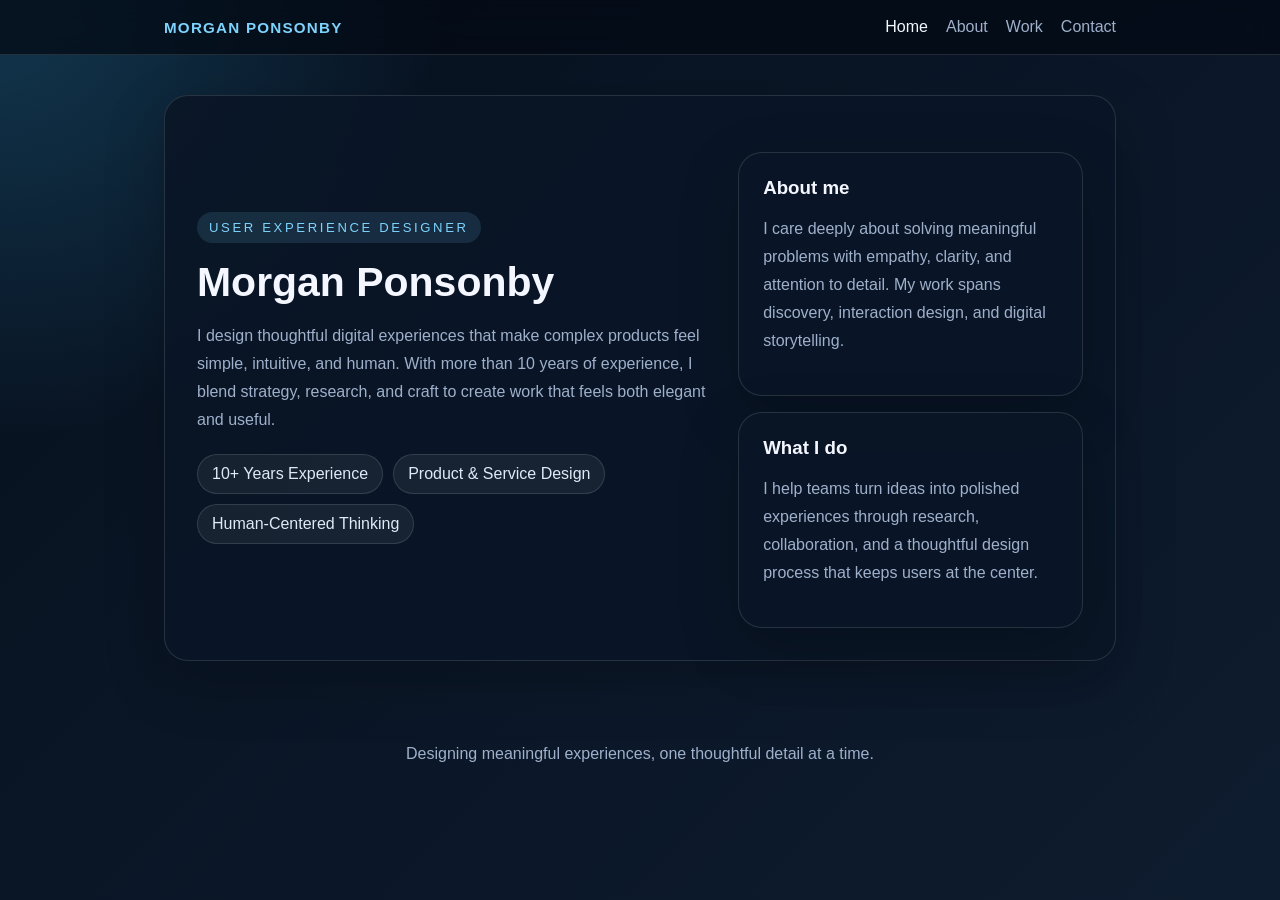
==== index.html @ f0a97c46 "first commit" ====
<!DOCTYPE html>
<html lang="en">
  <head>
    <meta charset="UTF-8" />
    <meta name="viewport" content="width=device-width, initial-scale=1.0" />
    <title>Morgan Ponsonby | UX Designer</title>
    <meta
      name="description"
      content="Morgan Ponsonby is a UX designer with over 10 years of experience crafting thoughtful digital experiences."
    />
    <link rel="stylesheet" href="styles.css" />
  </head>
  <body>
    <header>
      <nav>
        <a class="brand" href="index.html">Morgan Ponsonby</a>
        <div class="nav-links">
          <a class="active" href="index.html">Home</a>
          <a href="pages/about.html">About</a>
          <a href="pages/work.html">Work</a>
          <a href="pages/contact.html">Contact</a>
        </div>
      </nav>
    </header>

    <main>
      <section class="hero">
        <div>
          <div class="eyebrow">User Experience Designer</div>
          <h1>Morgan Ponsonby</h1>
          <p>
            I design thoughtful digital experiences that make complex products feel simple, intuitive,
            and human. With more than 10 years of experience, I blend strategy, research, and craft
            to create work that feels both elegant and useful.
          </p>
          <div class="highlights">
            <span class="pill">10+ Years Experience</span>
            <span class="pill">Product & Service Design</span>
            <span class="pill">Human-Centered Thinking</span>
          </div>
        </div>

        <div class="info-grid">
          <article class="card">
            <h3>About me</h3>
            <p>
              I care deeply about solving meaningful problems with empathy, clarity, and attention to
              detail. My work spans discovery, interaction design, and digital storytelling.
            </p>
          </article>
          <article class="card">
            <h3>What I do</h3>
            <p>
              I help teams turn ideas into polished experiences through research, collaboration, and a
              thoughtful design process that keeps users at the center.
            </p>
          </article>
        </div>
      </section>
    </main>

    <footer>Designing meaningful experiences, one thoughtful detail at a time.</footer>
  </body>
</html>
---- styles.css ----
:root {
  color-scheme: dark;
  --bg: #07111f;
  --panel: rgba(10, 22, 39, 0.92);
  --text: #f4f7ff;
  --muted: #9fb0cb;
  --accent: #7dd3fc;
  --accent-strong: #38bdf8;
  --border: rgba(255, 255, 255, 0.12);
}

* {
  box-sizing: border-box;
}

body {
  margin: 0;
  font-family: Inter, "Segoe UI", Roboto, Arial, sans-serif;
  color: var(--text);
  background: radial-gradient(circle at top left, rgba(56, 189, 248, 0.22), transparent 28%), linear-gradient(135deg, #07111f 0%, #0e1c2f 100%);
  min-height: 100vh;
}

a {
  color: var(--accent);
  text-decoration: none;
}

header {
  background: rgba(3, 10, 20, 0.75);
  border-bottom: 1px solid var(--border);
  backdrop-filter: blur(10px);
}

nav {
  max-width: 1000px;
  margin: 0 auto;
  padding: 18px 24px;
  display: flex;
  justify-content: space-between;
  align-items: center;
}

.brand {
  font-weight: 700;
  letter-spacing: 0.08em;
  text-transform: uppercase;
  font-size: 0.95rem;
}

.nav-links {
  display: flex;
  gap: 18px;
  flex-wrap: wrap;
}

.nav-links a {
  color: var(--muted);
  transition: color 0.2s ease;
}

.nav-links a:hover,
.nav-links a.active {
  color: var(--text);
}

main {
  max-width: 1000px;
  margin: 0 auto;
  padding: 40px 24px 64px;
}

.hero,
.card {
  background: var(--panel);
  border: 1px solid var(--border);
  border-radius: 24px;
  box-shadow: 0 20px 60px rgba(0, 0, 0, 0.22);
}

.hero {
  display: grid;
  grid-template-columns: 1.2fr 0.8fr;
  gap: 24px;
  padding: 32px;
  align-items: center;
}

.eyebrow {
  display: inline-block;
  padding: 8px 12px;
  border-radius: 999px;
  background: rgba(125, 211, 252, 0.12);
  color: var(--accent);
  font-size: 0.82rem;
  text-transform: uppercase;
  letter-spacing: 0.2em;
  margin-bottom: 16px;
}

h1, h2 {
  margin: 0 0 12px;
}

h1 {
  font-size: clamp(2rem, 3.2vw, 3rem);
}

p {
  line-height: 1.75;
  color: var(--muted);
}

.highlights {
  display: flex;
  flex-wrap: wrap;
  gap: 10px;
  margin-top: 20px;
}

.pill {
  padding: 10px 14px;
  border-radius: 999px;
  background: rgba(255, 255, 255, 0.06);
  border: 1px solid var(--border);
  color: #dfe9f8;
}

.info-grid {
  display: grid;
  gap: 16px;
  margin-top: 24px;
}

.card {
  padding: 24px;
}

.card h3 {
  margin-top: 0;
  margin-bottom: 8px;
}

.grid-2 {
  display: grid;
  grid-template-columns: repeat(2, minmax(0, 1fr));
  gap: 20px;
  margin-top: 24px;
}

ul {
  padding-left: 18px;
  color: var(--muted);
  line-height: 1.7;
}

footer {
  text-align: center;
  padding: 20px 24px 40px;
  color: var(--muted);
}

@media (max-width: 760px) {
  .hero,
  .grid-2 {
    grid-template-columns: 1fr;
  }

  nav {
    flex-direction: column;
    gap: 12px;
  }
}
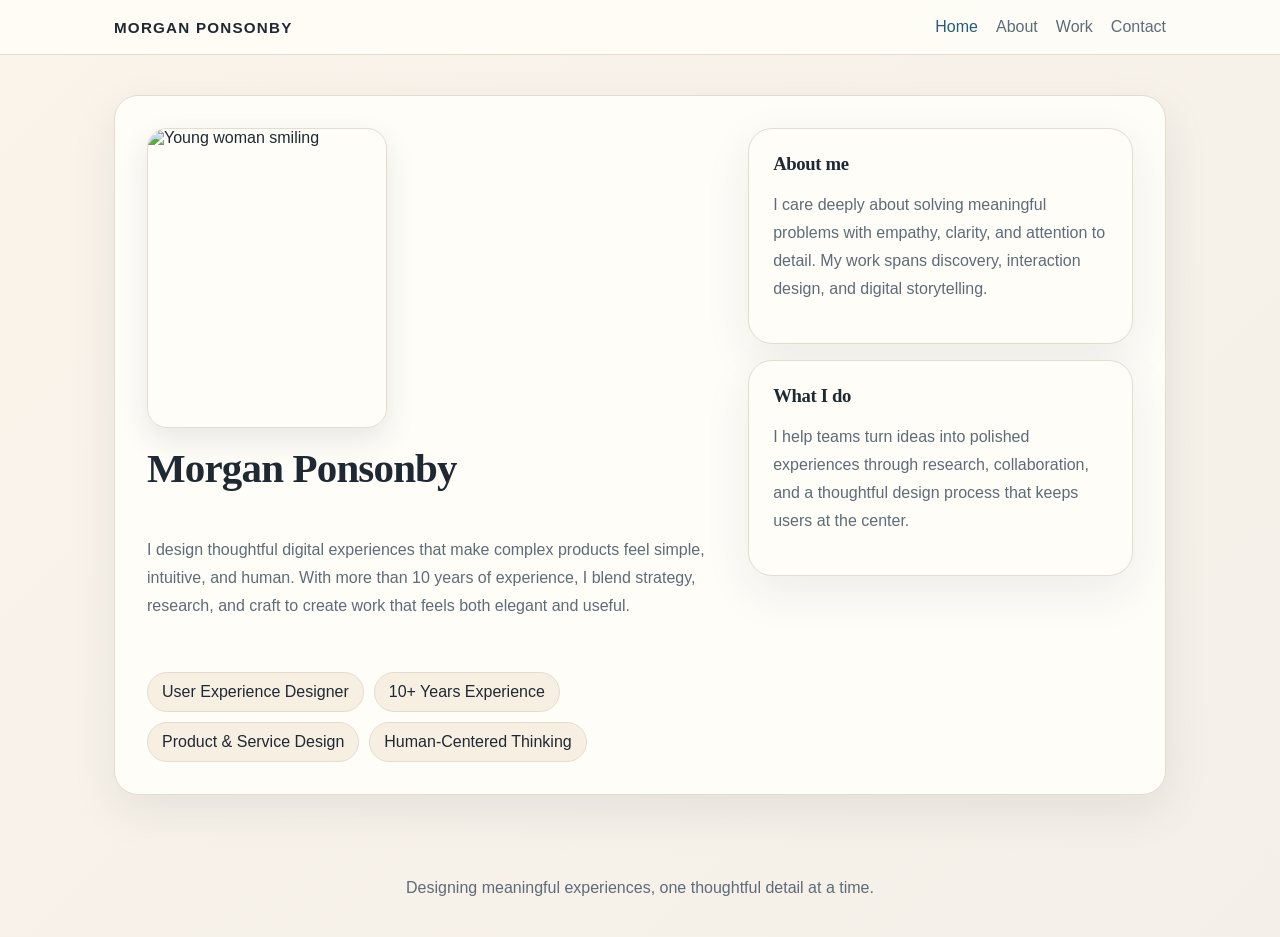
==== commit 6b0312cd: "Enhance homepage layout with profile image and updated highlights; improve contact links for accessi" ====
--- a/index.html
+++ b/index.html
@@ -25,8 +25,13 @@
 
     <main>
       <section class="hero">
-        <div>
-          <div class="eyebrow">User Experience Designer</div>
+        <div class="intro-column">
+          <div class="portrait-frame">
+            <img
+              src="https://images.unsplash.com/photo-1494790108377-be9c29b29330?auto=format&fit=crop&w=900&q=80"
+              alt="Young woman smiling"
+            />
+          </div>
           <h1>Morgan Ponsonby</h1>
           <p>
             I design thoughtful digital experiences that make complex products feel simple, intuitive,
@@ -34,6 +39,7 @@
             to create work that feels both elegant and useful.
           </p>
           <div class="highlights">
+            <span class="pill">User Experience Designer</span>
             <span class="pill">10+ Years Experience</span>
             <span class="pill">Product & Service Design</span>
             <span class="pill">Human-Centered Thinking</span>
--- a/styles.css
+++ b/styles.css
@@ -1,12 +1,12 @@
 :root {
-  color-scheme: dark;
-  --bg: #07111f;
-  --panel: rgba(10, 22, 39, 0.92);
-  --text: #f4f7ff;
-  --muted: #9fb0cb;
-  --accent: #7dd3fc;
-  --accent-strong: #38bdf8;
-  --border: rgba(255, 255, 255, 0.12);
+  color-scheme: light;
+  --bg: #f7f2ea;
+  --panel: #fffdf8;
+  --text: #1f2933;
+  --muted: #5e6b78;
+  --accent: #235d7a;
+  --accent-soft: #e8f2f6;
+  --border: #e5dccf;
 }
 
 * {
@@ -15,9 +15,9 @@
 
 body {
   margin: 0;
-  font-family: Inter, "Segoe UI", Roboto, Arial, sans-serif;
+  font-family: "Inter", "Segoe UI", Roboto, Arial, sans-serif;
   color: var(--text);
-  background: radial-gradient(circle at top left, rgba(56, 189, 248, 0.22), transparent 28%), linear-gradient(135deg, #07111f 0%, #0e1c2f 100%);
+  background: linear-gradient(135deg, #faf4eb 0%, #f4efe8 100%);
   min-height: 100vh;
 }
 
@@ -27,13 +27,13 @@
 }
 
 header {
-  background: rgba(3, 10, 20, 0.75);
+  background: rgba(255, 253, 248, 0.88);
   border-bottom: 1px solid var(--border);
   backdrop-filter: blur(10px);
 }
 
 nav {
-  max-width: 1000px;
+  max-width: 1100px;
   margin: 0 auto;
   padding: 18px 24px;
   display: flex;
@@ -46,6 +46,7 @@
   letter-spacing: 0.08em;
   text-transform: uppercase;
   font-size: 0.95rem;
+  color: var(--text);
 }
 
 .nav-links {
@@ -61,21 +62,22 @@
 
 .nav-links a:hover,
 .nav-links a.active {
-  color: var(--text);
+  color: var(--accent);
 }
 
 main {
-  max-width: 1000px;
+  max-width: 1100px;
   margin: 0 auto;
   padding: 40px 24px 64px;
 }
 
 .hero,
-.card {
+.card,
+.work-item {
   background: var(--panel);
   border: 1px solid var(--border);
   border-radius: 24px;
-  box-shadow: 0 20px 60px rgba(0, 0, 0, 0.22);
+  box-shadow: 0 16px 48px rgba(31, 41, 51, 0.08);
 }
 
 .hero {
@@ -83,14 +85,36 @@
   grid-template-columns: 1.2fr 0.8fr;
   gap: 24px;
   padding: 32px;
-  align-items: center;
+  align-items: start;
+}
+
+.intro-column {
+  display: flex;
+  flex-direction: column;
+  gap: 16px;
+}
+
+.portrait-frame {
+  width: min(240px, 100%);
+  border-radius: 20px;
+  overflow: hidden;
+  border: 1px solid var(--border);
+  box-shadow: 0 12px 30px rgba(31, 41, 51, 0.1);
+}
+
+.portrait-frame img {
+  display: block;
+  width: 100%;
+  height: auto;
+  aspect-ratio: 4 / 5;
+  object-fit: cover;
 }
 
 .eyebrow {
   display: inline-block;
   padding: 8px 12px;
   border-radius: 999px;
-  background: rgba(125, 211, 252, 0.12);
+  background: var(--accent-soft);
   color: var(--accent);
   font-size: 0.82rem;
   text-transform: uppercase;
@@ -98,12 +122,21 @@
   margin-bottom: 16px;
 }
 
-h1, h2 {
+h1,
+h2,
+h3 {
   margin: 0 0 12px;
+  font-family: "Georgia", "Times New Roman", serif;
+  font-weight: 700;
+  letter-spacing: -0.02em;
 }
 
 h1 {
-  font-size: clamp(2rem, 3.2vw, 3rem);
+  font-size: clamp(2.1rem, 3.2vw, 3.2rem);
+}
+
+h2 {
+  font-size: clamp(1.6rem, 2.2vw, 2rem);
 }
 
 p {
@@ -121,15 +154,15 @@
 .pill {
   padding: 10px 14px;
   border-radius: 999px;
-  background: rgba(255, 255, 255, 0.06);
-  border: 1px solid var(--border);
-  color: #dfe9f8;
+  background: #f8efe3;
+  border: 1px solid var(--border);
+  color: var(--text);
 }
 
 .info-grid {
   display: grid;
   gap: 16px;
-  margin-top: 24px;
+  margin-top: 0;
 }
 
 .card {
@@ -141,6 +174,22 @@
   margin-bottom: 8px;
 }
 
+.portrait {
+  width: 100%;
+  border-radius: 20px;
+  min-height: 260px;
+  background: linear-gradient(135deg, #d8e8ee 0%, #f7e8d5 100%);
+  border: 1px solid var(--border);
+  display: flex;
+  align-items: center;
+  justify-content: center;
+  color: var(--accent);
+  font-size: 1rem;
+  font-weight: 600;
+  text-transform: uppercase;
+  letter-spacing: 0.16em;
+}
+
 .grid-2 {
   display: grid;
   grid-template-columns: repeat(2, minmax(0, 1fr));
@@ -148,10 +197,39 @@
   margin-top: 24px;
 }
 
+.work-grid {
+  display: grid;
+  gap: 18px;
+  margin-top: 24px;
+}
+
+.work-item {
+  padding: 24px;
+}
+
+.work-item .meta {
+  color: var(--accent);
+  font-size: 0.9rem;
+  text-transform: uppercase;
+  letter-spacing: 0.16em;
+  margin-bottom: 8px;
+}
+
 ul {
   padding-left: 18px;
   color: var(--muted);
   line-height: 1.7;
+}
+
+.contact-list {
+  display: grid;
+  gap: 12px;
+  padding: 0;
+  list-style: none;
+}
+
+.contact-list a {
+  font-weight: 600;
 }
 
 footer {
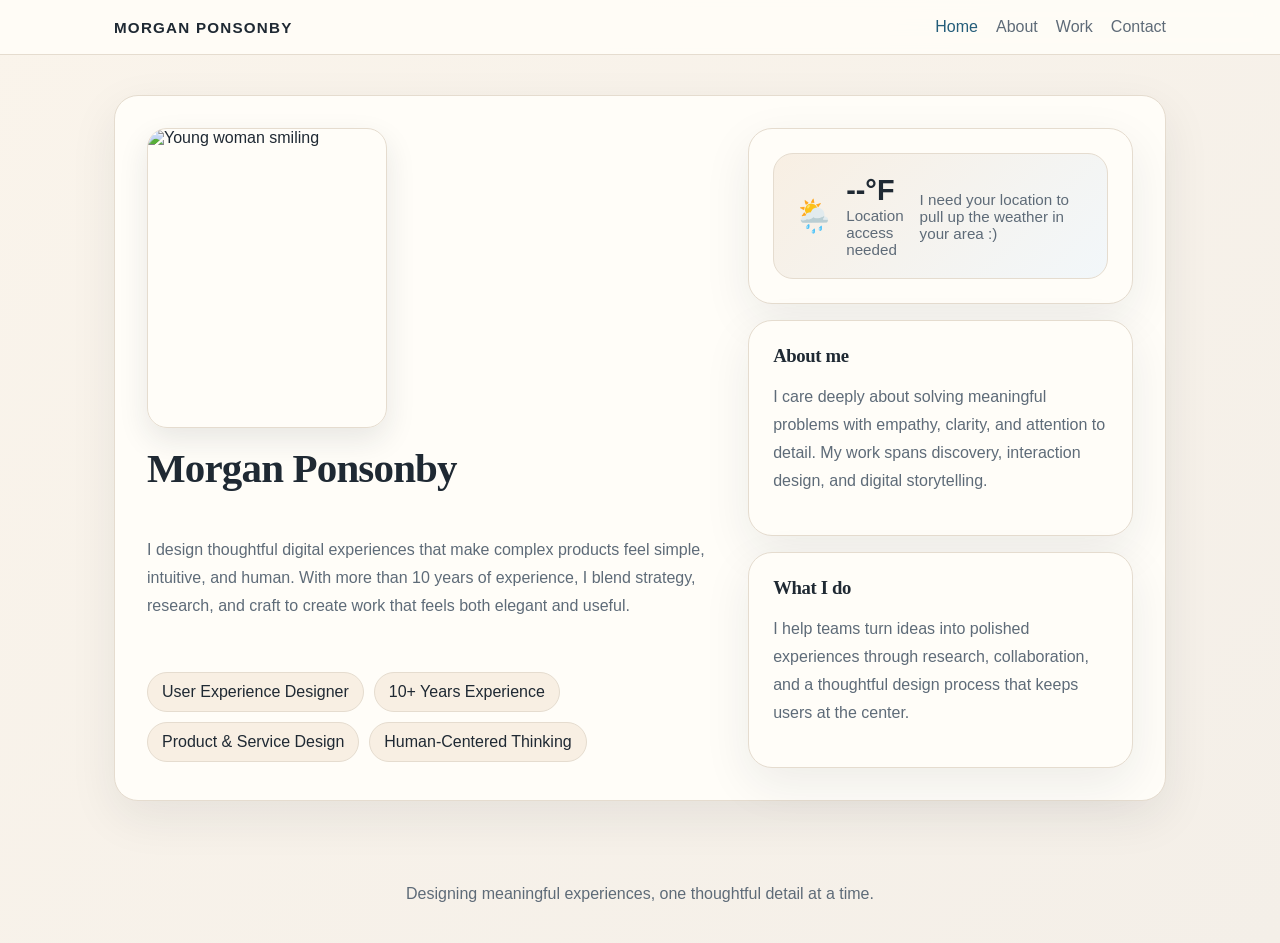
==== commit a0f49b76: "Add weather widget to homepage; implement geolocation and weather API integration" ====
--- a/index.html
+++ b/index.html
@@ -48,6 +48,18 @@
 
         <div class="info-grid">
           <article class="card">
+            <div id="weather-widget" class="weather-card">
+              <div class="weather-main">
+                <div id="weather-icon" class="weather-icon">☀️</div>
+                <div>
+                  <div id="weather-temp" class="weather-temp">--°F</div>
+                  <div id="weather-location" class="weather-meta">Locating your weather…</div>
+                </div>
+              </div>
+              <div id="weather-status" class="weather-meta">Checking conditions…</div>
+            </div>
+          </article>
+          <article class="card">
             <h3>About me</h3>
             <p>
               I care deeply about solving meaningful problems with empathy, clarity, and attention to
@@ -66,5 +78,67 @@
     </main>
 
     <footer>Designing meaningful experiences, one thoughtful detail at a time.</footer>
+
+    <script>
+      const weatherWidget = document.getElementById('weather-widget');
+      const weatherIcon = document.getElementById('weather-icon');
+      const weatherTemp = document.getElementById('weather-temp');
+      const weatherLocation = document.getElementById('weather-location');
+      const weatherStatus = document.getElementById('weather-status');
+
+      function getWeatherEmoji(code) {
+        if (code === 0) return '☀️';
+        if ([1, 2, 3].includes(code)) return '🌤️';
+        if ([45, 48].includes(code)) return '🌫️';
+        if ([51, 53, 55, 56, 57, 61, 63, 65, 66, 67, 80, 81, 82].includes(code)) return '🌧️';
+        if ([71, 73, 75, 77, 85, 86].includes(code)) return '❄️';
+        if ([95, 96, 99].includes(code)) return '⛈️';
+        return '☁️';
+      }
+
+      function updateWeather(errorMessage) {
+        weatherTemp.textContent = '--°F';
+        weatherLocation.textContent = errorMessage;
+        weatherStatus.textContent = 'Unable to load weather';
+        weatherIcon.textContent = '🌦️';
+      }
+
+      if (navigator.geolocation) {
+        navigator.geolocation.getCurrentPosition(
+          async (position) => {
+            try {
+              const lat = position.coords.latitude;
+              const lon = position.coords.longitude;
+              const response = await fetch(`https://api.open-meteo.com/v1/forecast?latitude=${lat}&longitude=${lon}&current=temperature_2m,weather_code&temperature_unit=fahrenheit&timezone=auto`);
+
+              if (!response.ok) {
+                throw new Error('Weather request failed');
+              }
+
+              const data = await response.json();
+              const current = data.current;
+              const temperature = Math.round(current.temperature_2m);
+              const condition = getWeatherEmoji(current.weather_code);
+              const locationText = data.timezone ? data.timezone.replace(/_/g, ' ') : 'Your location';
+
+              weatherIcon.textContent = condition;
+              weatherTemp.textContent = `${temperature}°F`;
+              weatherLocation.textContent = locationText;
+              weatherStatus.textContent = 'Current conditions';
+            } catch (error) {
+              updateWeather('Weather unavailable');
+            }
+          },
+          () => {
+            weatherIcon.textContent = '🌦️';
+            weatherTemp.textContent = '--°F';
+            weatherLocation.textContent = 'Location access needed';
+            weatherStatus.textContent = 'I need your location to pull up the weather in your area :)';
+          }
+        );
+      } else {
+        updateWeather('Geolocation not supported');
+      }
+    </script>
   </body>
 </html>
--- a/styles.css
+++ b/styles.css
@@ -174,6 +174,44 @@
   margin-bottom: 8px;
 }
 
+.weather-card {
+  display: flex;
+  justify-content: space-between;
+  align-items: center;
+  gap: 16px;
+  padding: 20px;
+  background: linear-gradient(135deg, #f8efe3 0%, #f2f7fa 100%);
+  border: 1px solid var(--border);
+  border-radius: 20px;
+}
+
+.weather-main {
+  display: flex;
+  align-items: center;
+  gap: 12px;
+}
+
+.weather-icon {
+  font-size: 2rem;
+}
+
+.weather-temp {
+  font-size: 1.8rem;
+  font-weight: 700;
+  color: var(--text);
+}
+
+.weather-meta {
+  color: var(--muted);
+  font-size: 0.95rem;
+}
+
+.weather-loading,
+.weather-error {
+  font-size: 0.95rem;
+  color: var(--muted);
+}
+
 .portrait {
   width: 100%;
   border-radius: 20px;
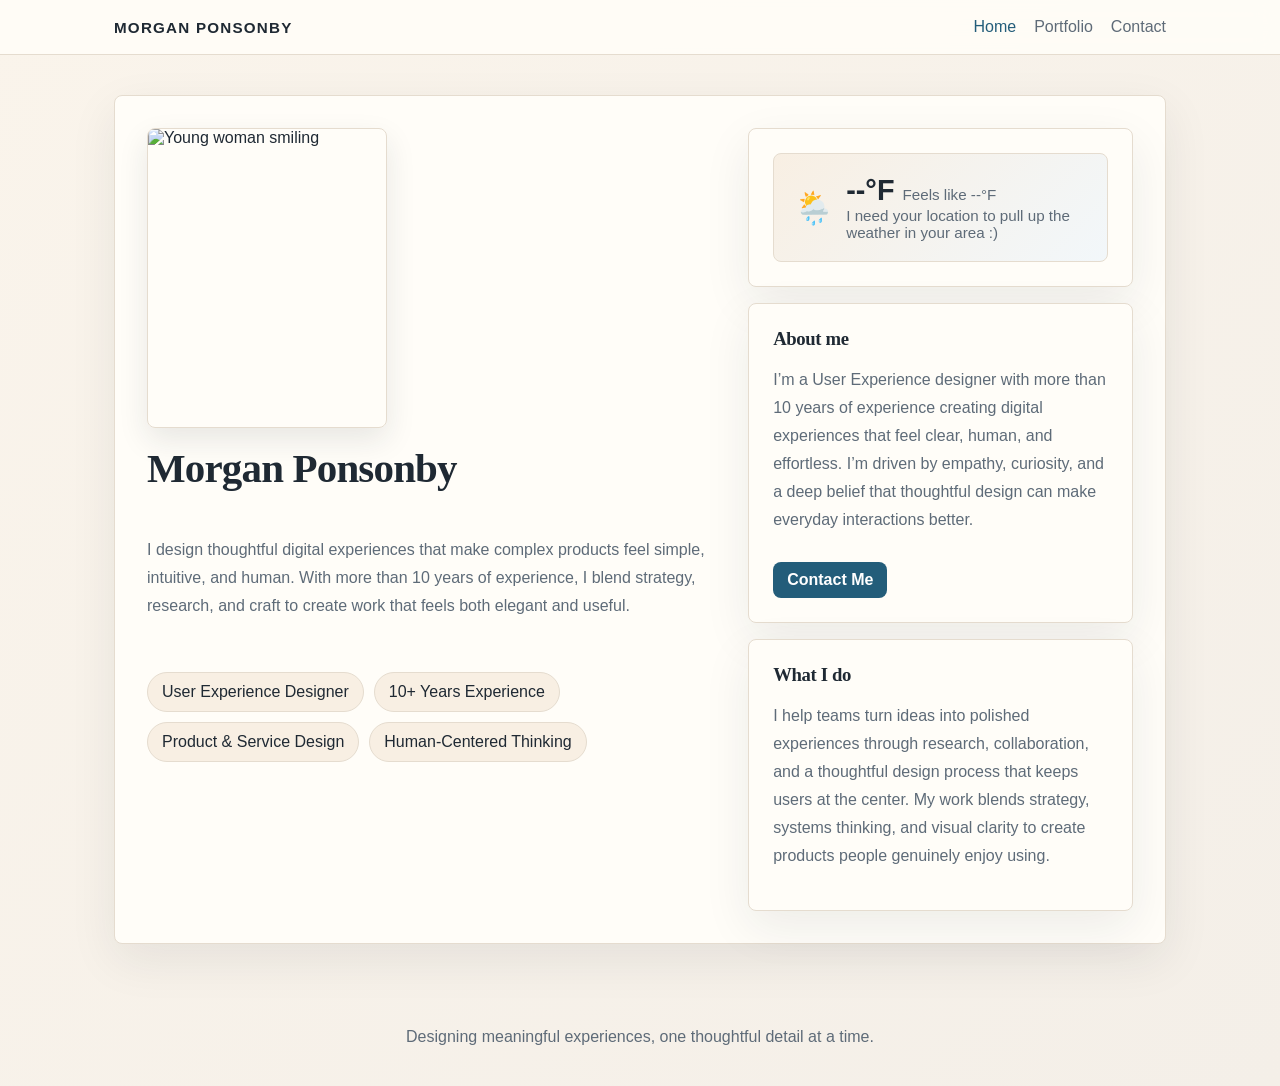
==== commit c9b8132a: "Refactor navigation links for consistency; update 'About' and 'Work' to 'Portfolio'; enhance weather" ====
--- a/index.html
+++ b/index.html
@@ -16,8 +16,7 @@
         <a class="brand" href="index.html">Morgan Ponsonby</a>
         <div class="nav-links">
           <a class="active" href="index.html">Home</a>
-          <a href="pages/about.html">About</a>
-          <a href="pages/work.html">Work</a>
+          <a href="pages/work.html">Portfolio</a>
           <a href="pages/contact.html">Contact</a>
         </div>
       </nav>
@@ -52,25 +51,30 @@
               <div class="weather-main">
                 <div id="weather-icon" class="weather-icon">☀️</div>
                 <div>
-                  <div id="weather-temp" class="weather-temp">--°F</div>
+                  <div class="weather-temp-row">
+                    <div id="weather-temp" class="weather-temp">--°F</div>
+                    <div id="weather-feels" class="weather-feels">Feels like --°F</div>
+                  </div>
                   <div id="weather-location" class="weather-meta">Locating your weather…</div>
                 </div>
               </div>
-              <div id="weather-status" class="weather-meta">Checking conditions…</div>
             </div>
           </article>
           <article class="card">
             <h3>About me</h3>
             <p>
-              I care deeply about solving meaningful problems with empathy, clarity, and attention to
-              detail. My work spans discovery, interaction design, and digital storytelling.
+              I’m a User Experience designer with more than 10 years of experience creating digital
+              experiences that feel clear, human, and effortless. I’m driven by empathy, curiosity,
+              and a deep belief that thoughtful design can make everyday interactions better.
             </p>
+            <a class="cta-link" href="mailto:hello@morganponsonby.com">Contact Me</a>
           </article>
           <article class="card">
             <h3>What I do</h3>
             <p>
               I help teams turn ideas into polished experiences through research, collaboration, and a
-              thoughtful design process that keeps users at the center.
+              thoughtful design process that keeps users at the center. My work blends strategy,
+              systems thinking, and visual clarity to create products people genuinely enjoy using.
             </p>
           </article>
         </div>
@@ -83,8 +87,8 @@
       const weatherWidget = document.getElementById('weather-widget');
       const weatherIcon = document.getElementById('weather-icon');
       const weatherTemp = document.getElementById('weather-temp');
+      const weatherFeels = document.getElementById('weather-feels');
       const weatherLocation = document.getElementById('weather-location');
-      const weatherStatus = document.getElementById('weather-status');
 
       function getWeatherEmoji(code) {
         if (code === 0) return '☀️';
@@ -98,8 +102,8 @@
 
       function updateWeather(errorMessage) {
         weatherTemp.textContent = '--°F';
+        weatherFeels.textContent = 'Feels like --°F';
         weatherLocation.textContent = errorMessage;
-        weatherStatus.textContent = 'Unable to load weather';
         weatherIcon.textContent = '🌦️';
       }
 
@@ -109,7 +113,7 @@
             try {
               const lat = position.coords.latitude;
               const lon = position.coords.longitude;
-              const response = await fetch(`https://api.open-meteo.com/v1/forecast?latitude=${lat}&longitude=${lon}&current=temperature_2m,weather_code&temperature_unit=fahrenheit&timezone=auto`);
+              const response = await fetch(`https://api.open-meteo.com/v1/forecast?latitude=${lat}&longitude=${lon}&current=temperature_2m,apparent_temperature,weather_code&temperature_unit=fahrenheit&timezone=auto`);
 
               if (!response.ok) {
                 throw new Error('Weather request failed');
@@ -118,13 +122,14 @@
               const data = await response.json();
               const current = data.current;
               const temperature = Math.round(current.temperature_2m);
+              const feelsLike = Math.round(current.apparent_temperature);
               const condition = getWeatherEmoji(current.weather_code);
               const locationText = data.timezone ? data.timezone.replace(/_/g, ' ') : 'Your location';
 
               weatherIcon.textContent = condition;
               weatherTemp.textContent = `${temperature}°F`;
+              weatherFeels.textContent = `Feels like ${feelsLike}°F`;
               weatherLocation.textContent = locationText;
-              weatherStatus.textContent = 'Current conditions';
             } catch (error) {
               updateWeather('Weather unavailable');
             }
@@ -132,8 +137,8 @@
           () => {
             weatherIcon.textContent = '🌦️';
             weatherTemp.textContent = '--°F';
-            weatherLocation.textContent = 'Location access needed';
-            weatherStatus.textContent = 'I need your location to pull up the weather in your area :)';
+            weatherFeels.textContent = 'Feels like --°F';
+            weatherLocation.textContent = 'I need your location to pull up the weather in your area :)';
           }
         );
       } else {
--- a/styles.css
+++ b/styles.css
@@ -76,7 +76,7 @@
 .work-item {
   background: var(--panel);
   border: 1px solid var(--border);
-  border-radius: 24px;
+  border-radius: 8px;
   box-shadow: 0 16px 48px rgba(31, 41, 51, 0.08);
 }
 
@@ -96,7 +96,7 @@
 
 .portrait-frame {
   width: min(240px, 100%);
-  border-radius: 20px;
+  border-radius: 8px;
   overflow: hidden;
   border: 1px solid var(--border);
   box-shadow: 0 12px 30px rgba(31, 41, 51, 0.1);
@@ -182,7 +182,7 @@
   padding: 20px;
   background: linear-gradient(135deg, #f8efe3 0%, #f2f7fa 100%);
   border: 1px solid var(--border);
-  border-radius: 20px;
+  border-radius: 8px;
 }
 
 .weather-main {
@@ -201,6 +201,18 @@
   color: var(--text);
 }
 
+.weather-temp-row {
+  display: flex;
+  align-items: baseline;
+  gap: 8px;
+  flex-wrap: wrap;
+}
+
+.weather-feels {
+  font-size: 0.95rem;
+  color: var(--muted);
+}
+
 .weather-meta {
   color: var(--muted);
   font-size: 0.95rem;
@@ -214,7 +226,7 @@
 
 .portrait {
   width: 100%;
-  border-radius: 20px;
+  border-radius: 8px;
   min-height: 260px;
   background: linear-gradient(135deg, #d8e8ee 0%, #f7e8d5 100%);
   border: 1px solid var(--border);
@@ -243,6 +255,16 @@
 
 .work-item {
   padding: 24px;
+}
+
+.cta-link {
+  display: inline-block;
+  margin-top: 12px;
+  padding: 9px 14px;
+  background: var(--accent);
+  color: #fff;
+  border-radius: 8px;
+  font-weight: 600;
 }
 
 .work-item .meta {
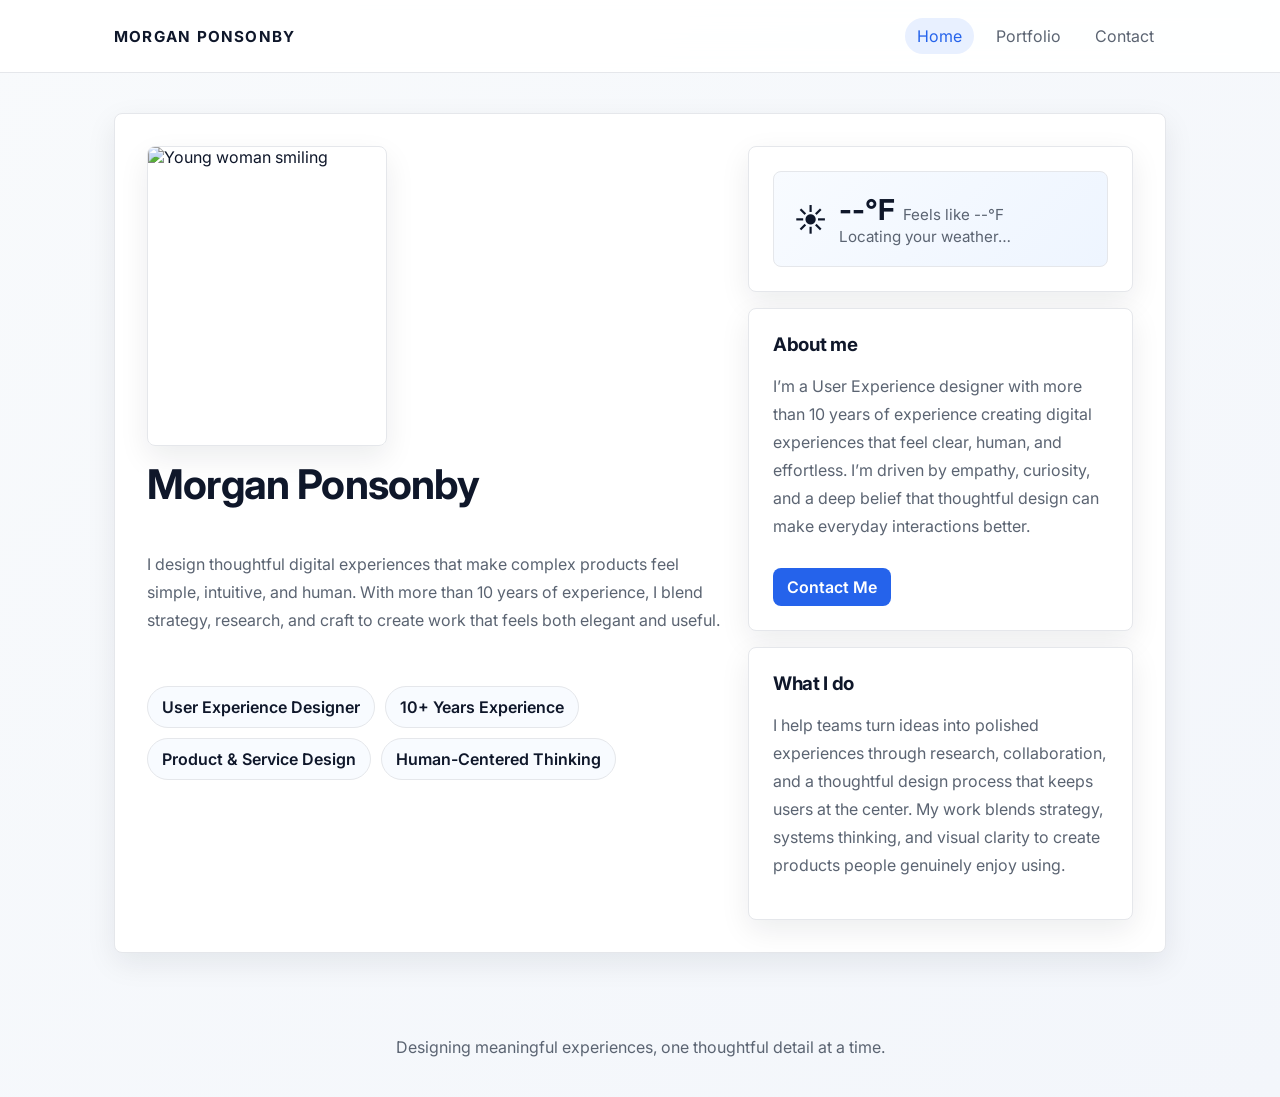
==== commit 50d01285: "Refactor weather widget geolocation handling; improve error messages and enhance CSS styles for bett" ====
--- a/index.html
+++ b/index.html
@@ -8,6 +8,9 @@
       name="description"
       content="Morgan Ponsonby is a UX designer with over 10 years of experience crafting thoughtful digital experiences."
     />
+    <link rel="preconnect" href="https://fonts.googleapis.com" />
+    <link rel="preconnect" href="https://fonts.gstatic.com" crossorigin />
+    <link href="https://fonts.googleapis.com/css2?family=Inter:wght@400;500;600;700;800&display=swap" rel="stylesheet" />
     <link rel="stylesheet" href="styles.css" />
   </head>
   <body>
@@ -83,67 +86,6 @@
 
     <footer>Designing meaningful experiences, one thoughtful detail at a time.</footer>
 
-    <script>
-      const weatherWidget = document.getElementById('weather-widget');
-      const weatherIcon = document.getElementById('weather-icon');
-      const weatherTemp = document.getElementById('weather-temp');
-      const weatherFeels = document.getElementById('weather-feels');
-      const weatherLocation = document.getElementById('weather-location');
-
-      function getWeatherEmoji(code) {
-        if (code === 0) return '☀️';
-        if ([1, 2, 3].includes(code)) return '🌤️';
-        if ([45, 48].includes(code)) return '🌫️';
-        if ([51, 53, 55, 56, 57, 61, 63, 65, 66, 67, 80, 81, 82].includes(code)) return '🌧️';
-        if ([71, 73, 75, 77, 85, 86].includes(code)) return '❄️';
-        if ([95, 96, 99].includes(code)) return '⛈️';
-        return '☁️';
-      }
-
-      function updateWeather(errorMessage) {
-        weatherTemp.textContent = '--°F';
-        weatherFeels.textContent = 'Feels like --°F';
-        weatherLocation.textContent = errorMessage;
-        weatherIcon.textContent = '🌦️';
-      }
-
-      if (navigator.geolocation) {
-        navigator.geolocation.getCurrentPosition(
-          async (position) => {
-            try {
-              const lat = position.coords.latitude;
-              const lon = position.coords.longitude;
-              const response = await fetch(`https://api.open-meteo.com/v1/forecast?latitude=${lat}&longitude=${lon}&current=temperature_2m,apparent_temperature,weather_code&temperature_unit=fahrenheit&timezone=auto`);
-
-              if (!response.ok) {
-                throw new Error('Weather request failed');
-              }
-
-              const data = await response.json();
-              const current = data.current;
-              const temperature = Math.round(current.temperature_2m);
-              const feelsLike = Math.round(current.apparent_temperature);
-              const condition = getWeatherEmoji(current.weather_code);
-              const locationText = data.timezone ? data.timezone.replace(/_/g, ' ') : 'Your location';
-
-              weatherIcon.textContent = condition;
-              weatherTemp.textContent = `${temperature}°F`;
-              weatherFeels.textContent = `Feels like ${feelsLike}°F`;
-              weatherLocation.textContent = locationText;
-            } catch (error) {
-              updateWeather('Weather unavailable');
-            }
-          },
-          () => {
-            weatherIcon.textContent = '🌦️';
-            weatherTemp.textContent = '--°F';
-            weatherFeels.textContent = 'Feels like --°F';
-            weatherLocation.textContent = 'I need your location to pull up the weather in your area :)';
-          }
-        );
-      } else {
-        updateWeather('Geolocation not supported');
-      }
-    </script>
+    <script src="app.js"></script>
   </body>
 </html>
--- a/styles.css
+++ b/styles.css
@@ -1,12 +1,14 @@
 :root {
   color-scheme: light;
-  --bg: #f7f2ea;
-  --panel: #fffdf8;
-  --text: #1f2933;
-  --muted: #5e6b78;
-  --accent: #235d7a;
-  --accent-soft: #e8f2f6;
-  --border: #e5dccf;
+  --bg: #f6f8fc;
+  --panel: #ffffff;
+  --text: #0f172a;
+  --muted: #5b6472;
+  --accent: #2563eb;
+  --accent-strong: #1d4ed8;
+  --accent-soft: #e8f0ff;
+  --border: #e5e7eb;
+  --shadow: 0 10px 30px rgba(15, 23, 42, 0.08);
 }
 
 * {
@@ -15,9 +17,9 @@
 
 body {
   margin: 0;
-  font-family: "Inter", "Segoe UI", Roboto, Arial, sans-serif;
+  font-family: "Inter", "SF Pro Display", "Segoe UI", Roboto, Arial, sans-serif;
   color: var(--text);
-  background: linear-gradient(135deg, #faf4eb 0%, #f4efe8 100%);
+  background: linear-gradient(135deg, #f8fafc 0%, #f3f6fb 100%);
   min-height: 100vh;
 }
 
@@ -27,9 +29,12 @@
 }
 
 header {
-  background: rgba(255, 253, 248, 0.88);
+  background: rgba(255, 255, 255, 0.9);
   border-bottom: 1px solid var(--border);
-  backdrop-filter: blur(10px);
+  backdrop-filter: blur(14px);
+  position: sticky;
+  top: 0;
+  z-index: 10;
 }
 
 nav {
@@ -51,18 +56,21 @@
 
 .nav-links {
   display: flex;
-  gap: 18px;
+  gap: 10px;
   flex-wrap: wrap;
 }
 
 .nav-links a {
   color: var(--muted);
-  transition: color 0.2s ease;
+  padding: 8px 12px;
+  border-radius: 999px;
+  transition: all 0.2s ease;
 }
 
 .nav-links a:hover,
 .nav-links a.active {
   color: var(--accent);
+  background: var(--accent-soft);
 }
 
 main {
@@ -77,7 +85,7 @@
   background: var(--panel);
   border: 1px solid var(--border);
   border-radius: 8px;
-  box-shadow: 0 16px 48px rgba(31, 41, 51, 0.08);
+  box-shadow: var(--shadow);
 }
 
 .hero {
@@ -99,7 +107,7 @@
   border-radius: 8px;
   overflow: hidden;
   border: 1px solid var(--border);
-  box-shadow: 0 12px 30px rgba(31, 41, 51, 0.1);
+  box-shadow: 0 12px 30px rgba(15, 23, 42, 0.08);
 }
 
 .portrait-frame img {
@@ -116,23 +124,25 @@
   border-radius: 999px;
   background: var(--accent-soft);
   color: var(--accent);
-  font-size: 0.82rem;
+  font-size: 0.8rem;
   text-transform: uppercase;
-  letter-spacing: 0.2em;
-  margin-bottom: 16px;
+  letter-spacing: 0.16em;
+  margin-bottom: 8px;
+  font-weight: 600;
 }
 
 h1,
 h2,
 h3 {
   margin: 0 0 12px;
-  font-family: "Georgia", "Times New Roman", serif;
+  font-family: "Inter", "SF Pro Display", "Segoe UI", sans-serif;
   font-weight: 700;
   letter-spacing: -0.02em;
 }
 
 h1 {
   font-size: clamp(2.1rem, 3.2vw, 3.2rem);
+  line-height: 1.08;
 }
 
 h2 {
@@ -142,6 +152,7 @@
 p {
   line-height: 1.75;
   color: var(--muted);
+  font-size: 1rem;
 }
 
 .highlights {
@@ -154,9 +165,10 @@
 .pill {
   padding: 10px 14px;
   border-radius: 999px;
-  background: #f8efe3;
+  background: #f8fbff;
   border: 1px solid var(--border);
   color: var(--text);
+  font-weight: 600;
 }
 
 .info-grid {
@@ -167,6 +179,12 @@
 
 .card {
   padding: 24px;
+  transition: transform 0.2s ease, box-shadow 0.2s ease;
+}
+
+.card:hover {
+  transform: translateY(-2px);
+  box-shadow: 0 16px 34px rgba(15, 23, 42, 0.1);
 }
 
 .card h3 {
@@ -180,7 +198,7 @@
   align-items: center;
   gap: 16px;
   padding: 20px;
-  background: linear-gradient(135deg, #f8efe3 0%, #f2f7fa 100%);
+  background: linear-gradient(135deg, #f8fbff 0%, #eef5ff 100%);
   border: 1px solid var(--border);
   border-radius: 8px;
 }
@@ -228,7 +246,7 @@
   width: 100%;
   border-radius: 8px;
   min-height: 260px;
-  background: linear-gradient(135deg, #d8e8ee 0%, #f7e8d5 100%);
+  background: linear-gradient(135deg, #dcecff 0%, #f8ebdb 100%);
   border: 1px solid var(--border);
   display: flex;
   align-items: center;
@@ -265,6 +283,11 @@
   color: #fff;
   border-radius: 8px;
   font-weight: 600;
+  transition: background 0.2s ease;
+}
+
+.cta-link:hover {
+  background: var(--accent-strong);
 }
 
 .work-item .meta {
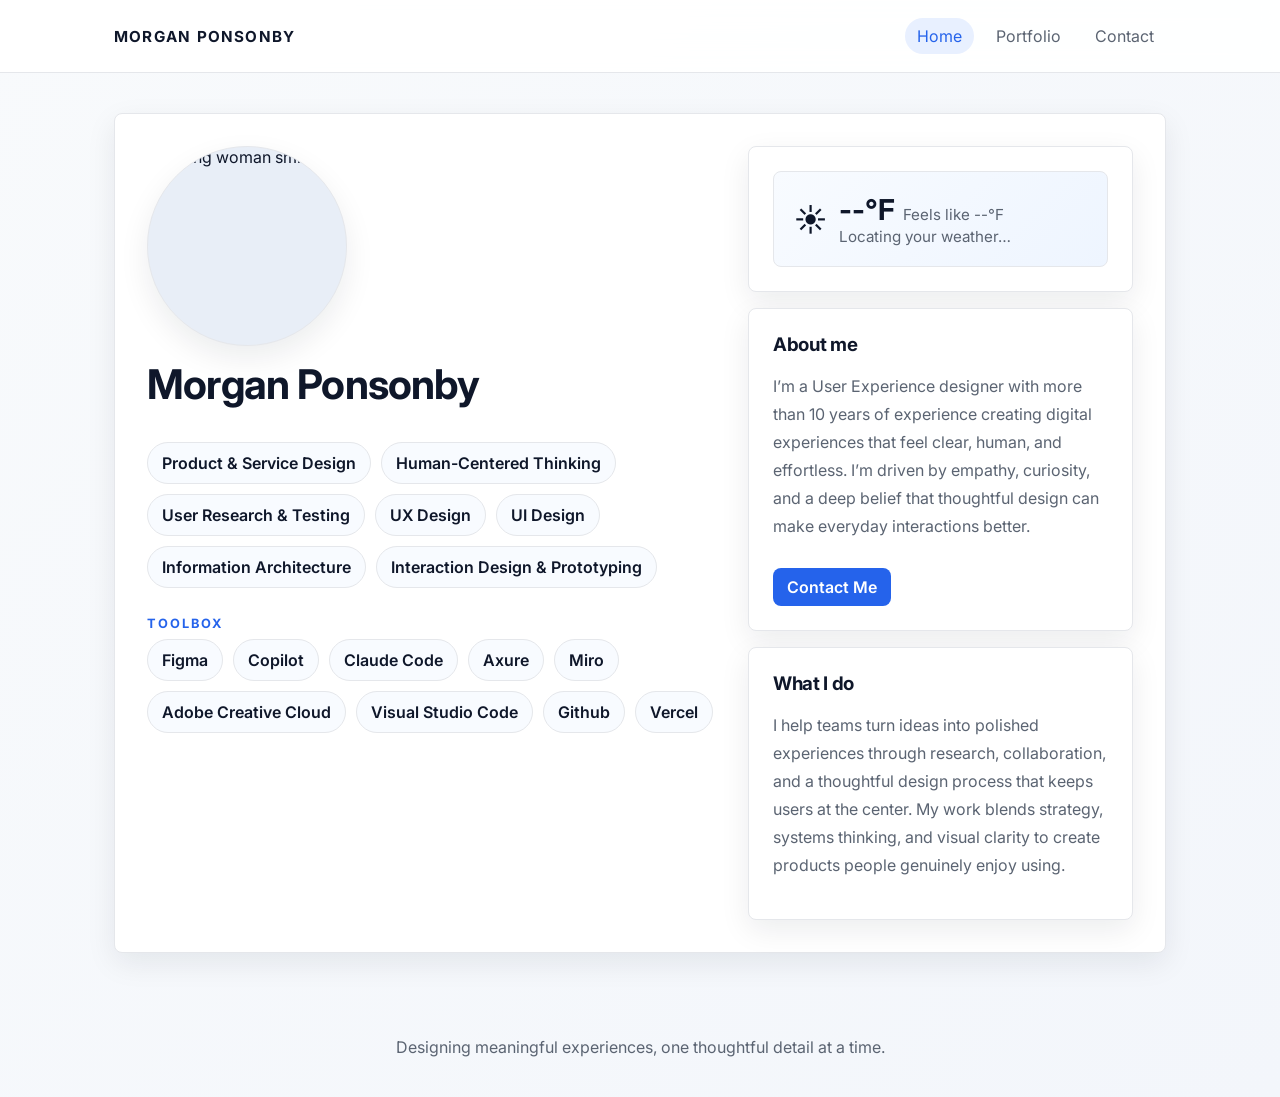
==== commit aab56196: "Clean up of pages, content replacement on Home and Portfolio page" ====
--- a/index.html
+++ b/index.html
@@ -35,16 +35,28 @@
             />
           </div>
           <h1>Morgan Ponsonby</h1>
-          <p>
-            I design thoughtful digital experiences that make complex products feel simple, intuitive,
-            and human. With more than 10 years of experience, I blend strategy, research, and craft
-            to create work that feels both elegant and useful.
-          </p>
           <div class="highlights">
-            <span class="pill">User Experience Designer</span>
-            <span class="pill">10+ Years Experience</span>
             <span class="pill">Product & Service Design</span>
             <span class="pill">Human-Centered Thinking</span>
+            <span class="pill">User Research & Testing</span>
+            <span class="pill">UX Design</span>
+            <span class="pill">UI Design</span>
+            <span class="pill">Information Architecture</span>
+            <span class="pill">Interaction Design & Prototyping</span>
+          </div>
+          <div class="skills-group">
+            <div class="skills-label">TOOLBOX</div>
+            <div class="highlights">
+              <span class="pill">Figma</span>
+              <span class="pill">Copilot</span>
+              <span class="pill">Claude Code</span>
+              <span class="pill">Axure</span>
+              <span class="pill">Miro</span>
+              <span class="pill">Adobe Creative Cloud</span>
+              <span class="pill">Visual Studio Code</span>
+              <span class="pill">Github</span>
+              <span class="pill">Vercel</span>
+            </div>
           </div>
         </div>
 
--- a/styles.css
+++ b/styles.css
@@ -103,19 +103,21 @@
 }
 
 .portrait-frame {
-  width: min(240px, 100%);
-  border-radius: 8px;
+  width: 200px;
+  height: 200px;
+  border-radius: 50%;
   overflow: hidden;
   border: 1px solid var(--border);
   box-shadow: 0 12px 30px rgba(15, 23, 42, 0.08);
+  background: #e8eef7;
 }
 
 .portrait-frame img {
   display: block;
   width: 100%;
-  height: auto;
-  aspect-ratio: 4 / 5;
+  height: 100%;
   object-fit: cover;
+  object-position: center 20%;
 }
 
 .eyebrow {
@@ -159,7 +161,21 @@
   display: flex;
   flex-wrap: wrap;
   gap: 10px;
-  margin-top: 20px;
+  margin-top: 8px;
+}
+
+.skills-group {
+  margin-top: 4px;
+  padding-top: 8px;
+}
+
+.skills-label {
+  margin: 0 0 6px;
+  font-size: 0.8rem;
+  font-weight: 700;
+  color: var(--accent);
+  letter-spacing: 0.16em;
+  text-transform: uppercase;
 }
 
 .pill {
@@ -272,7 +288,30 @@
 }
 
 .work-item {
+  display: flex;
+  gap: 20px;
+  align-items: center;
   padding: 24px;
+  transition: transform 0.2s ease, box-shadow 0.2s ease, border-color 0.2s ease;
+  cursor: pointer;
+}
+
+.work-item:hover {
+  transform: translateY(-2px);
+  box-shadow: 0 14px 32px rgba(15, 23, 42, 0.1);
+  border-color: var(--accent);
+}
+
+.work-thumb {
+  width: 120px;
+  height: 120px;
+  border-radius: 8px;
+  background: linear-gradient(135deg, #dcecff 0%, #f8ebdb 100%);
+  flex-shrink: 0;
+}
+
+.work-copy {
+  flex: 1;
 }
 
 .cta-link {
@@ -331,4 +370,14 @@
     flex-direction: column;
     gap: 12px;
   }
-}
+
+  .work-item {
+    flex-direction: column;
+    align-items: flex-start;
+  }
+
+  .work-thumb {
+    width: 100%;
+    height: 140px;
+  }
+}
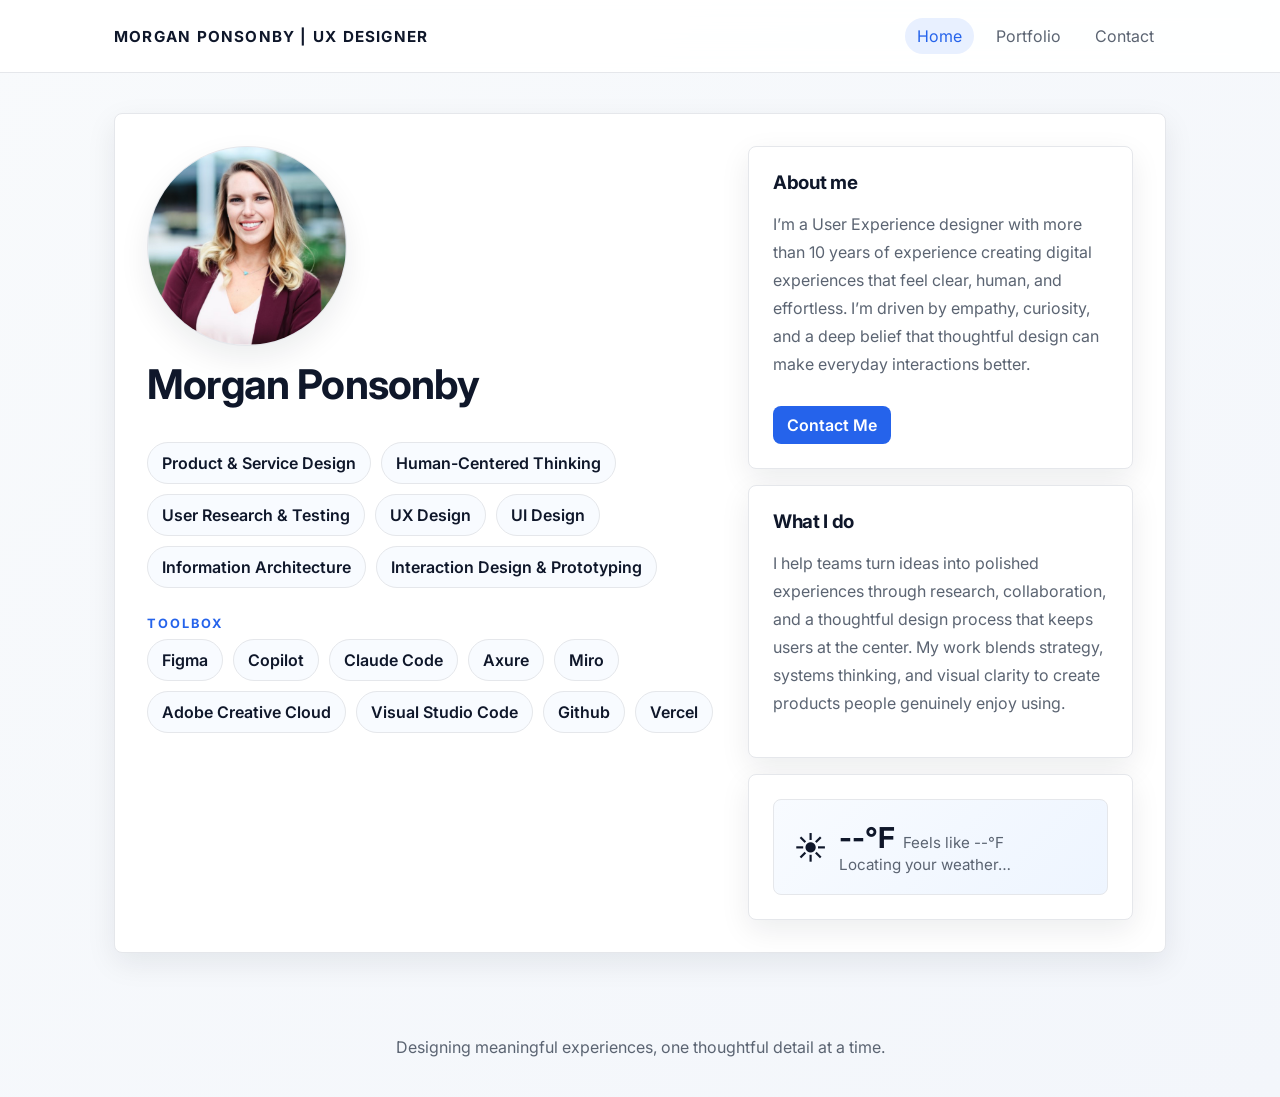
==== commit eb7563ab: "Update branding in navigation and replace profile image; enhance consistency across pages" ====
--- a/index.html
+++ b/index.html
@@ -16,7 +16,7 @@
   <body>
     <header>
       <nav>
-        <a class="brand" href="index.html">Morgan Ponsonby</a>
+        <a class="brand" href="index.html">Morgan Ponsonby | UX Designer</a>
         <div class="nav-links">
           <a class="active" href="index.html">Home</a>
           <a href="pages/work.html">Portfolio</a>
@@ -29,10 +29,7 @@
       <section class="hero">
         <div class="intro-column">
           <div class="portrait-frame">
-            <img
-              src="https://images.unsplash.com/photo-1494790108377-be9c29b29330?auto=format&fit=crop&w=900&q=80"
-              alt="Young woman smiling"
-            />
+            <img src="Headshot-Morgan.jpg" alt="Morgan Ponsonby" />
           </div>
           <h1>Morgan Ponsonby</h1>
           <div class="highlights">
@@ -62,20 +59,6 @@
 
         <div class="info-grid">
           <article class="card">
-            <div id="weather-widget" class="weather-card">
-              <div class="weather-main">
-                <div id="weather-icon" class="weather-icon">☀️</div>
-                <div>
-                  <div class="weather-temp-row">
-                    <div id="weather-temp" class="weather-temp">--°F</div>
-                    <div id="weather-feels" class="weather-feels">Feels like --°F</div>
-                  </div>
-                  <div id="weather-location" class="weather-meta">Locating your weather…</div>
-                </div>
-              </div>
-            </div>
-          </article>
-          <article class="card">
             <h3>About me</h3>
             <p>
               I’m a User Experience designer with more than 10 years of experience creating digital
@@ -92,6 +75,20 @@
               systems thinking, and visual clarity to create products people genuinely enjoy using.
             </p>
           </article>
+          <article class="card">
+            <div id="weather-widget" class="weather-card">
+              <div class="weather-main">
+                <div id="weather-icon" class="weather-icon">☀️</div>
+                <div>
+                  <div class="weather-temp-row">
+                    <div id="weather-temp" class="weather-temp">--°F</div>
+                    <div id="weather-feels" class="weather-feels">Feels like --°F</div>
+                  </div>
+                  <div id="weather-location" class="weather-meta">Locating your weather…</div>
+                </div>
+              </div>
+            </div>
+          </article>
         </div>
       </section>
     </main>
